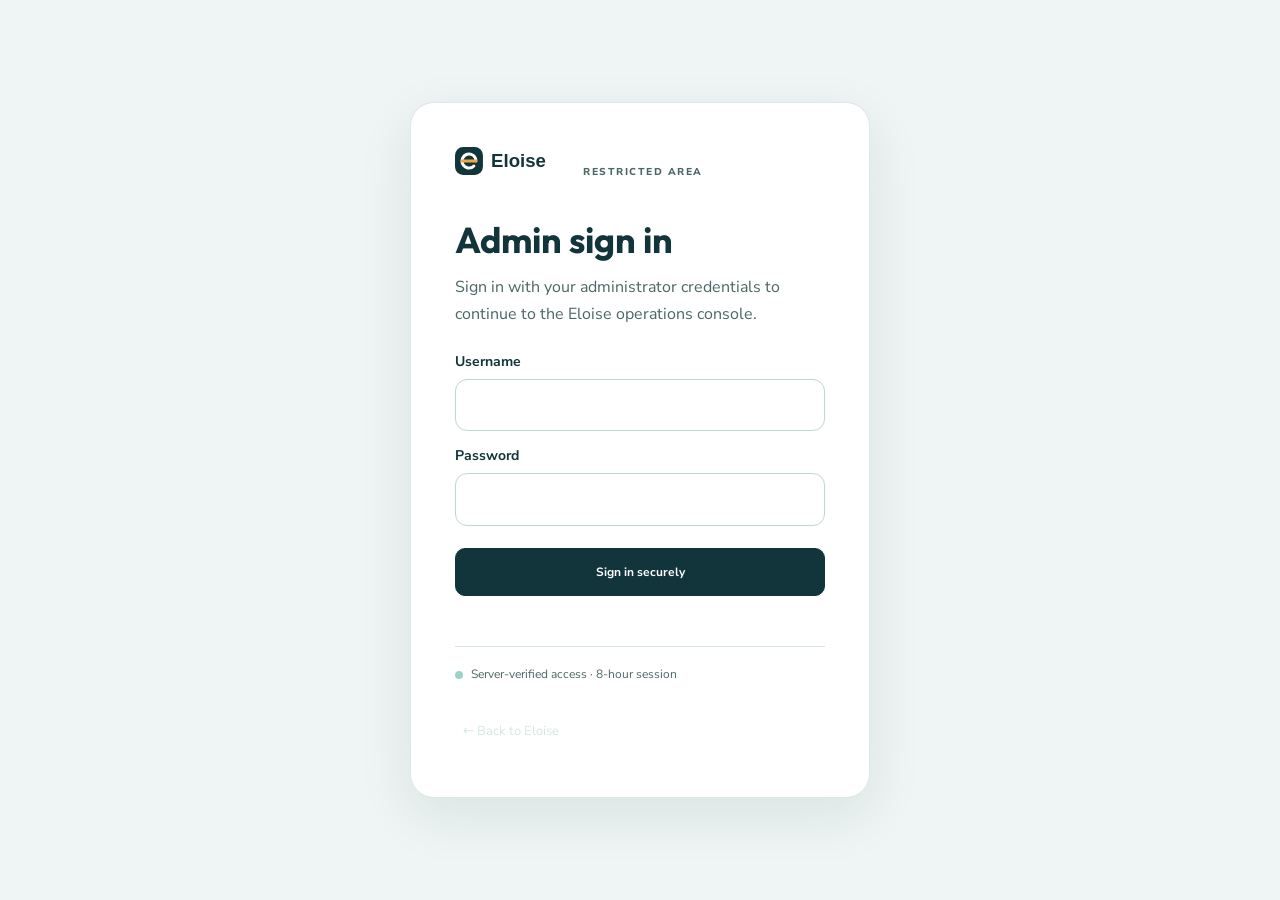
==== admin-login.html @ 513487ac "Add protected Eloise admin login and dashboards" ====
<!DOCTYPE html>
<html lang="en"><head><meta charset="utf-8"><meta name="viewport" content="width=device-width,initial-scale=1"><meta name="robots" content="noindex,nofollow"><title>Admin sign in | Eloise</title><link rel="icon" href="assets/img/favicon.svg" type="image/svg+xml"><link href="https://fonts.googleapis.com/css2?family=Outfit:wght@500;600;700&family=Nunito+Sans:wght@400;600;700&display=swap" rel="stylesheet"><link rel="stylesheet" href="assets/css/styles.css"><link rel="stylesheet" href="assets/css/admin.css"></head>
<body class="admin-body"><main class="login-wrap"><section class="login-card"><a class="login-brand" href="index.html"><img src="assets/img/logo.svg" alt="Eloise home"></a><span class="mini-label">RESTRICTED AREA</span><h1>Admin sign in</h1><p class="mut">Sign in with your administrator credentials to continue to the Eloise operations console.</p><form id="admin-login-form"><label for="admin-username">Username</label><input id="admin-username" name="username" autocomplete="username" required maxlength="128"><label for="admin-password">Password</label><input id="admin-password" name="password" type="password" autocomplete="current-password" required maxlength="1024"><button class="admin-button primary login-submit" type="submit" id="admin-login-submit">Sign in securely</button><p class="login-error" id="admin-login-error" role="alert" aria-live="polite"></p></form><p class="login-footnote"><span class="status-dot"></span> Server-verified access · 8-hour session</p><a class="admin-back" href="index.html">← Back to Eloise</a></section></main><script src="assets/js/admin-login.js"></script></body></html>
---- assets/css/styles.css ----
/* Eloise - shared styles */
:root{--teal:#12343B;--sea:#2B6A6B;--amber:#F2A541;--mist:#EEF5F4;--line:#D6E4E2;--mut:#4B6664;--coral:#E07A5F}
*{box-sizing:border-box}
body{margin:0;font-family:'Nunito Sans',system-ui,sans-serif;color:var(--teal);background:var(--mist);line-height:1.55}
h1,h2,h3,h4{font-family:Outfit,system-ui,sans-serif;margin:0 0 .4em;line-height:1.15}
h1{font-size:clamp(34px,5vw,58px)}h2{font-size:clamp(26px,3.4vw,36px)}h3{font-size:22px}
p{margin:0 0 1em}a{color:inherit}
.container{max-width:1200px;margin:0 auto;padding:0 24px}
.mut{color:var(--mut)}
.skip{position:absolute;left:-999px}.skip:focus{left:8px;top:8px;background:#fff;padding:8px;z-index:99}
/* header */
.site-header{background:#fff;border-bottom:1px solid var(--line);position:sticky;top:0;z-index:10}
.site-header .container{display:flex;align-items:center;justify-content:space-between;gap:16px;padding-top:14px;padding-bottom:14px}
.brand img{height:40px;display:block}
.nav{display:flex;align-items:center;gap:28px;font-weight:700}
.nav a{text-decoration:none}.nav a:hover,.nav a[aria-current]{color:var(--sea)}
.menu-btn{display:none;background:none;border:2px solid var(--teal);border-radius:10px;padding:8px 12px;font:700 15px Outfit,sans-serif;color:var(--teal);cursor:pointer}
/* buttons */
.btn{display:inline-block;padding:13px 26px;border-radius:999px;font:700 16px Outfit,sans-serif;text-decoration:none;border:2px solid transparent;cursor:pointer}
.btn-primary{background:var(--teal);color:#fff}.btn-amber{background:var(--amber);color:var(--teal)}.btn-outline{border-color:var(--teal);color:var(--teal);background:transparent}
.btn:hover{filter:brightness(1.08)}.btn:focus-visible,.chip:focus-visible,a:focus-visible,input:focus-visible,select:focus-visible{outline:3px solid var(--amber);outline-offset:2px}
.btn-sm{padding:8px 18px;font-size:14px}
/* layout */
.section{padding:56px 0}
.grid{display:grid;gap:24px}.g2{grid-template-columns:repeat(2,1fr)}.g3{grid-template-columns:repeat(3,1fr)}.g5{grid-template-columns:repeat(5,1fr);gap:16px}.g4{grid-template-columns:repeat(4,1fr)}
.card{background:#fff;border:1px solid var(--line);border-radius:20px;padding:28px}
.card.dark{background:var(--teal);color:#fff;border:0}.card.dark p{color:#CFE3E0}
.card.featured{border:2px solid var(--amber)}
.ic{width:48px;height:48px;border-radius:14px;background:#DCEEEC;display:flex;align-items:center;justify-content:center;margin-bottom:14px}
.ic svg{width:24px;height:24px;stroke:var(--teal);fill:none;stroke-width:2;stroke-linecap:round;stroke-linejoin:round}
.badge{display:inline-block;padding:8px 16px;border-radius:999px;background:#fff;border:1px solid var(--line);font-weight:700;margin-bottom:18px}
/* hero */
.hero{display:grid;grid-template-columns:1fr 1fr;gap:56px;align-items:center;padding:64px 0}
.hero p.lead{font-size:19px;color:var(--mut);margin:16px 0 28px}
.actions{display:flex;flex-wrap:wrap;gap:14px}
.video-card{position:relative;aspect-ratio:16/10;border-radius:28px;background:var(--teal);overflow:hidden;display:flex;align-items:center;justify-content:center;border:0;width:100%;cursor:pointer;color:#fff}
.video-card svg.bg{position:absolute;inset:0;width:100%;height:100%;opacity:.35}
.play{position:relative;width:84px;height:84px;border-radius:50%;background:var(--amber);display:flex;align-items:center;justify-content:center}
.video-card .cap{position:absolute;left:24px;bottom:18px;font-weight:700}
dialog{border:0;border-radius:20px;padding:0;max-width:820px;width:92%}dialog::backdrop{background:rgba(18,52,59,.7)}
dialog .inner{padding:24px}dialog video{width:100%;border-radius:12px;background:#000}
.trust{display:flex;flex-wrap:wrap;gap:24px;font-weight:700;padding-bottom:40px}
.trust span{display:flex;align-items:center;gap:10px}
.price{font:700 22px Outfit,sans-serif;margin:6px 0 10px}
ul.plain{list-style:none;padding:0;margin:14px 0 0}ul.plain li{padding:4px 0}ul.plain li:before{content:"+ ";font-weight:700;color:var(--sea)}
.crisis{background:#FCE9E3;border-radius:16px;padding:16px 22px;font-weight:700}
/* chips */
.chips{display:flex;flex-wrap:wrap;gap:10px;margin-top:14px}
.chip{padding:10px 18px;border-radius:999px;background:var(--mist);border:1px solid #BFD6D3;font:700 15px 'Nunito Sans',sans-serif;color:var(--teal);cursor:pointer}
.chip[aria-pressed="true"]{background:var(--teal);color:#fff;border-color:var(--teal)}
/* client app */
.app{display:grid;grid-template-columns:240px 1fr;min-height:100vh}
.sidebar{background:var(--teal);color:#fff;padding:28px 20px}.sidebar img{height:38px;margin-bottom:28px}
.sidebar a{display:block;padding:12px 14px;border-radius:12px;text-decoration:none;font-weight:700;margin-bottom:4px}
.sidebar a:hover,.sidebar a.on{background:var(--sea)}
.main{padding:36px 44px;display:flex;flex-direction:column;gap:20px}
.row{display:flex;justify-content:space-between;align-items:center;gap:12px;padding:12px 0;border-top:1px solid #E1ECEA}
.gauge{display:flex;height:16px;border-radius:8px;overflow:hidden;margin-top:18px}.gauge span{flex:1}
.scale{display:flex;justify-content:space-between;font-size:13px;margin-top:8px}
.avatar{width:72px;height:72px;border-radius:50%;background:#DCEEEC;display:flex;align-items:center;justify-content:center;font:700 22px Outfit,sans-serif;flex:none}
/* forms */
.fields{display:grid;grid-template-columns:1fr 1fr;gap:14px;margin:16px 0}
label{display:block;font-weight:700;font-size:14px;margin-bottom:4px}
input,select,textarea{width:100%;padding:13px 14px;border:1px solid #BFD6D3;border-radius:12px;font:inherit;background:#fff;color:var(--teal)}textarea{resize:vertical}input[type=checkbox]{width:16px;height:16px;flex:none;accent-color:var(--sea)}.check-row{display:flex;align-items:center;gap:9px;font-size:12px;margin:14px 0;font-weight:600}.check-row input{width:16px;height:16px;flex:none;accent-color:var(--sea)}input:focus-visible,select:focus-visible,textarea:focus-visible{outline:3px solid var(--amber);outline-offset:2px}
.form-msg{margin-top:14px;font-weight:700;color:var(--sea)}
.steps{list-style:none;padding:0;margin:16px 0 0;display:grid;gap:16px}
.steps li{display:flex;align-items:center;gap:14px}.steps b{width:36px;height:36px;border-radius:50%;background:var(--teal);color:#fff;display:flex;align-items:center;justify-content:center;flex:none}
.site-footer{background:var(--teal);color:#CFE3E0;padding:32px 0}
.site-footer .container{display:flex;flex-wrap:wrap;justify-content:space-between;align-items:center;gap:16px}.site-footer img{height:36px}
@media(max-width:900px){
 .hero,.g2,.g3,.g4{grid-template-columns:1fr}.g5{grid-template-columns:1fr 1fr}
 .menu-btn{display:block}.nav{display:none;position:absolute;left:0;right:0;top:100%;background:#fff;flex-direction:column;align-items:flex-start;padding:16px 24px;border-bottom:1px solid var(--line)}.nav.open{display:flex}
 .app{grid-template-columns:1fr}.sidebar{display:flex;flex-wrap:wrap;gap:6px;align-items:center}.sidebar img{width:100%;margin-bottom:6px}.main{padding:24px 18px}
 .fields{grid-template-columns:1fr}
}
---- assets/css/admin.css ----
/* Eloise administration UI — extends the existing palette and type system */
.admin-body{background:#F4F8F7}.admin-shell{min-height:100vh;display:grid;grid-template-columns:252px minmax(0,1fr)}
.admin-sidebar{background:var(--teal);color:#fff;padding:24px 16px;display:flex;flex-direction:column;min-height:100vh;position:sticky;top:0;height:100vh;overflow-y:auto}
.admin-brand{display:block;padding:6px 10px 30px}.admin-brand img{width:136px;height:38px;object-fit:contain;object-position:left center}
.admin-label,.eyebrow,.mini-label{font-size:10px;font-weight:800;letter-spacing:1.5px}.admin-label{color:#9FC2BF;padding:0 12px 12px}
.admin-nav{display:grid;gap:5px}.admin-nav a{display:flex;align-items:center;gap:11px;text-decoration:none;color:#D5E7E4;padding:12px;border-radius:11px;font-weight:700;font-size:14px;transition:background .18s,color .18s}.admin-nav a span{width:20px;text-align:center;font-size:18px}.admin-nav a:hover,.admin-nav a.active{background:var(--sea);color:#fff}.nav-count{margin-left:auto;font-size:11px;border-radius:999px;padding:2px 7px;background:#DCEEEC;color:var(--teal)}.nav-count.amber{background:var(--amber)}.nav-count.coral{background:#F7D4CA}
.admin-side-note{margin-top:auto;display:flex;gap:10px;align-items:center;border-top:1px solid #41676B;padding:20px 8px 14px}.admin-side-note strong,.admin-side-note small{display:block}.admin-side-note strong{font-size:12px}.admin-side-note small{color:#B8D3D0;font-size:11px;margin-top:3px}.status-dot,.demo-pill span{width:8px;height:8px;border-radius:50%;background:#9CD3C7;display:inline-block;flex:none}.admin-back{color:#D5E7E4;text-decoration:none;font-size:13px;padding:12px 8px}
.admin-main{padding:28px clamp(18px,3vw,42px);min-width:0}.admin-topbar{display:flex;justify-content:space-between;align-items:center;gap:16px;margin-bottom:20px}.eyebrow{color:var(--sea);margin-bottom:6px}.admin-topbar h1{font-size:30px;margin:0}.admin-top-actions{display:flex;align-items:center;gap:14px}.demo-pill{display:inline-flex;align-items:center;gap:7px;background:#DCEEEC;color:#245A58;border-radius:999px;padding:8px 11px;font-size:10px;font-weight:800;letter-spacing:.8px}.demo-pill span{background:#2B8A70}.admin-avatar{border:0;border-radius:50%;width:42px;height:42px;background:var(--teal);color:#fff;font:700 13px Outfit;cursor:default}
.prototype-warning{background:#FFF5E4;border:1px solid #F2D7A4;border-left:4px solid var(--amber);border-radius:12px;padding:13px 16px;color:#6D5127;font-size:13px;margin-bottom:24px}.prototype-warning strong{color:#4D391D}
.admin-section{display:none;animation:adminFade .18s ease}.admin-section.active{display:block}@keyframes adminFade{from{opacity:.65;transform:translateY(3px)}to{opacity:1;transform:translateY(0)}}
.welcome-row,.section-intro{display:flex;align-items:center;justify-content:space-between;gap:18px;margin:6px 0 20px}.welcome-row h2,.section-intro h2{font-size:24px;margin-bottom:5px}.welcome-row p,.section-intro p{margin:0;font-size:14px}.date-chip{background:#fff;border:1px solid var(--line);border-radius:999px;padding:8px 12px;font-size:12px;color:var(--mut)}
.admin-stats{display:grid;grid-template-columns:repeat(4,minmax(0,1fr));gap:15px;margin-bottom:20px}.stat-card{background:#fff;border:1px solid var(--line);border-radius:16px;padding:18px;min-width:0}.stat-top{display:flex;align-items:center;justify-content:space-between;gap:8px;font-size:12px;color:var(--mut);font-weight:700}.stat-card>strong{display:block;font:700 32px Outfit,sans-serif;margin:12px 0 7px}.stat-card>span{display:block;color:var(--mut);font-size:12px;font-weight:700}.stat-card small{font-size:11px;color:var(--mut)}.positive{color:#237A61!important}.positive span{color:var(--mut)}.stat-icon,.attention-icon{width:34px;height:34px;display:inline-flex;align-items:center;justify-content:center;border-radius:11px;background:#DCEEEC;color:var(--teal);font-size:17px;flex:none}.amber-icon{background:#FFF0D4!important;color:#885C13!important}.coral-icon{background:#FCE6E0!important;color:#9B4935!important}.stat-tag{display:inline-block;padding:4px 7px;border-radius:6px;background:#E7F4EF;color:#276B59!important}.coral-tag{background:#FCE6E0!important;color:#9B4935!important}
.admin-content-grid{display:grid;grid-template-columns:minmax(0,1.4fr) minmax(280px,1fr);gap:18px;margin-bottom:18px}.panel{background:#fff;border:1px solid var(--line);border-radius:16px;padding:21px;min-width:0}.panel h3{font-size:18px;margin:0 0 5px}.panel-heading{display:flex;align-items:center;justify-content:space-between;gap:12px;margin-bottom:17px}.panel-heading p{margin:0;font-size:12px}.mini-label{color:var(--mut);white-space:nowrap}.chart{height:190px;display:flex;gap:12px;padding-top:10px}.chart-y{display:flex;flex-direction:column;justify-content:space-between;color:#819895;font-size:10px;padding-bottom:23px}.chart-bars{display:flex;align-items:stretch;justify-content:space-around;gap:12px;flex:1;border-bottom:1px solid var(--line);background:repeating-linear-gradient(to bottom,transparent 0,transparent 37px,#EDF3F2 38px,#EDF3F2 39px)}.chart-column{flex:1;display:flex;align-items:center;justify-content:flex-end;flex-direction:column;gap:4px;min-width:0}.chart-column i{width:min(22px,80%);background:var(--sea);border-radius:5px 5px 0 0;display:block;min-height:4px}.chart-column i.bar-light{background:#A9D4CD}.chart-column span{font-size:10px;color:var(--mut);padding:6px 0}.chart-legend{display:flex;align-items:center;gap:14px;flex-wrap:wrap;margin-top:13px;font-size:11px;color:var(--mut)}.chart-legend span{display:inline-flex;align-items:center;gap:6px}.chart-legend i{width:8px;height:8px;border-radius:3px;background:var(--sea)}.chart-legend i.legend-light{background:#A9D4CD}.chart-legend small{margin-left:auto;font-size:10px}
.attention-item{display:flex;align-items:center;gap:11px;padding:14px 0;border-top:1px solid #E7EFEE;text-decoration:none}.attention-item>span:nth-child(2){flex:1;min-width:0}.attention-item strong,.attention-item small{display:block}.attention-item strong{font-size:13px}.attention-item small{font-size:11px;color:var(--mut);margin-top:3px}.attention-item>b{color:var(--sea)}.privacy-hint{font-size:11px;line-height:1.55;background:#EEF5F4;color:#496562;padding:12px 14px;border-radius:10px;margin:16px 0 0}.table-panel{padding-bottom:12px}.table-wrap{overflow-x:auto;width:100%}table{border-collapse:collapse;width:100%;min-width:680px;text-align:left;font-size:12px}th{font-size:10px;letter-spacing:.7px;text-transform:uppercase;color:#728986;background:#F7FAF9}th,td{padding:13px 12px;border-bottom:1px solid #E9F0EF;vertical-align:middle}td{color:#335451}tbody tr:last-child td{border-bottom:0}.person-cell{display:flex;align-items:center;gap:9px;min-width:160px}.person-avatar{width:32px;height:32px;border-radius:50%;display:flex;align-items:center;justify-content:center;background:#DCEEEC;color:var(--teal);font-weight:800;font-size:10px;flex:none}.person-cell strong,.person-cell small{display:block}.person-cell strong{font-size:12px}.person-cell small{font-size:10px;color:var(--mut);margin-top:2px}.pill{display:inline-block;border-radius:999px;padding:5px 8px;font-size:10px;font-weight:800;white-space:nowrap;background:#E4F4EC;color:#28725A}.pill.pending{background:#FFF0D4;color:#865B11}.pill.suspended,.pill.declined{background:#FCE6E0;color:#9B4935}.pill.review{background:#E5EEFA;color:#315F91}.pill.neutral{background:#EEF1F0;color:#566C69}.action-select{padding:7px 9px;border:1px solid var(--line);border-radius:8px;background:#fff;color:var(--teal);font:600 11px 'Nunito Sans';max-width:150px}.table-foot{font-size:11px;color:var(--mut);margin:10px 4px 0}.text-button{background:none;border:0;color:var(--sea);font:700 12px 'Nunito Sans';cursor:pointer}
.toolbar{display:flex;gap:10px;align-items:center;margin-bottom:15px;flex-wrap:wrap}.toolbar input,.toolbar select,.compact-search{width:auto;min-width:180px;max-width:100%;padding:10px 12px;font-size:12px}.toolbar input{flex:1}.toolbar select{min-width:145px}.compact-search{min-width:140px}.admin-button{border:1px solid var(--line);border-radius:10px;padding:10px 14px;font:700 12px 'Nunito Sans';cursor:pointer;transition:filter .18s,transform .18s}.admin-button:hover{filter:brightness(.97);transform:translateY(-1px)}.admin-button.primary{background:var(--teal);color:#fff;border-color:var(--teal)}.admin-button.secondary{background:#fff;color:var(--teal)}.admin-button.danger{background:#FCE6E0;color:#9B4935;border-color:#F3D0C7}.empty-row{text-align:center!important;color:var(--mut);padding:28px!important}
.compact-stats{grid-template-columns:repeat(3,minmax(0,1fr))}.compact-stats .stat-card{padding:16px}.compact-stats .stat-card>strong{font-size:27px}.caution-text{color:#9B4935!important}.wide-hint{margin-top:16px}
.scorecard{margin-top:18px}.scorecard>div:first-child p{font-size:12px;margin:0}.score-grid{display:grid;grid-template-columns:repeat(2,minmax(0,1fr));gap:14px;margin-top:18px}.score-grid select{margin-top:5px}.small-note{font-size:11px;margin:12px 0 0}.feedback-layout{display:grid;grid-template-columns:minmax(0,1.05fr) minmax(0,1fr);gap:15px}.feedback-list{padding:8px}.feedback-item{display:block;width:100%;text-align:left;background:#fff;border:0;border-bottom:1px solid #E7EFEE;padding:15px 12px;cursor:pointer;color:var(--teal);border-radius:9px}.feedback-item:last-child{border-bottom:0}.feedback-item:hover,.feedback-item.selected{background:#EEF5F4}.feedback-item .feedback-head{display:flex;justify-content:space-between;gap:10px;align-items:center}.feedback-item strong{font-size:12px}.feedback-item p{font-size:11px;color:var(--mut);margin:7px 0}.feedback-item small{font-size:10px;color:var(--mut)}.feedback-detail h3{margin:14px 0 8px}.feedback-detail p{font-size:13px}.feedback-detail label{margin-top:18px}.feedback-detail select,.feedback-detail textarea{margin-top:6px}.feedback-detail .admin-button{margin-top:12px}
.report-grid{display:grid;grid-template-columns:repeat(3,minmax(0,1fr));gap:15px;margin-bottom:18px}.report-grid .panel h3{margin-top:14px}.report-number{display:block;font:700 34px Outfit;margin:10px 0 2px}.report-grid p{font-size:12px;margin-bottom:14px}.report-track{height:7px;background:#E7F0EE;border-radius:99px;overflow:hidden;margin-bottom:8px}.report-track i{height:100%;display:block;background:var(--sea);border-radius:99px}.report-grid small{font-size:10px;color:var(--mut)}
.settings-grid{display:grid;grid-template-columns:repeat(2,minmax(0,1fr));gap:16px}.setting-row{display:flex;align-items:center;justify-content:space-between;gap:12px;padding:14px 0;border-bottom:1px solid #E7EFEE}.setting-row:last-child{border-bottom:0}.setting-row strong,.setting-row small{display:block}.setting-row strong{font-size:12px}.setting-row small{font-size:10px;color:var(--mut);margin-top:3px}.role-pill{border-radius:7px;background:#DCEEEC;color:var(--teal);padding:5px 8px;font-size:10px;font-weight:800;white-space:nowrap}.check-row{display:flex;align-items:center;gap:9px;font-size:12px;margin:14px 0;font-weight:600}.check-row input{width:16px;height:16px;accent-color:var(--sea);flex:none}.settings-grid textarea{width:100%;border:1px solid #BFD6D3;border-radius:12px;padding:12px;font:inherit;resize:vertical}.admin-footer{display:flex;justify-content:space-between;gap:12px;flex-wrap:wrap;color:#7A918E;font-size:10px;padding:26px 2px 6px}.toast{position:fixed;bottom:22px;right:22px;background:var(--teal);color:#fff;padding:12px 18px;border-radius:12px;box-shadow:0 8px 30px #12343b24;font-size:13px;z-index:99;opacity:0;transform:translateY(8px);pointer-events:none;transition:all .2s}.toast.show{opacity:1;transform:translateY(0)}
@media(max-width:1150px){.admin-shell{grid-template-columns:220px minmax(0,1fr)}.admin-stats{grid-template-columns:repeat(2,minmax(0,1fr))}.admin-content-grid{grid-template-columns:1fr}.chart-legend small{margin-left:0}}
@media(max-width:760px){.admin-shell{grid-template-columns:1fr}.admin-sidebar{position:relative;height:auto;min-height:0;padding:12px}.admin-brand{padding:4px 8px 12px}.admin-brand img{height:32px}.admin-label{padding-bottom:7px}.admin-nav{display:flex;overflow-x:auto;padding-bottom:5px}.admin-nav a{white-space:nowrap;padding:9px 11px;font-size:12px}.admin-nav a span{display:none}.nav-count{display:none}.admin-side-note{display:none}.admin-back{padding:8px}.admin-main{padding:18px 14px}.admin-topbar h1{font-size:25px}.admin-top-actions{gap:8px}.demo-pill{font-size:9px;padding:7px}.admin-avatar{width:36px;height:36px}.welcome-row,.section-intro{align-items:flex-start;flex-direction:column}.date-chip{display:none}.admin-stats{gap:10px}.stat-card{padding:13px}.stat-card>strong{font-size:27px}.stat-top{font-size:11px}.admin-content-grid,.feedback-layout,.report-grid,.settings-grid,.score-grid{grid-template-columns:1fr}.panel{padding:15px}.panel-heading{align-items:flex-start;flex-wrap:wrap}.chart{gap:6px}.chart-bars{gap:5px}.chart-legend{gap:10px}.toolbar input,.toolbar select{width:100%;min-width:0}.toolbar{display:grid;grid-template-columns:1fr}.section-intro .admin-button{width:100%}.compact-stats{grid-template-columns:1fr}.admin-footer{flex-direction:column}.prototype-warning{font-size:12px}.table-panel{padding:12px}.feedback-detail{min-height:180px}}
@media(prefers-reduced-motion:reduce){.admin-section.active,.admin-nav a,.admin-button,.toast{animation:none;transition:none}}

/* Provider workspace extensions */
.availability-grid{display:grid;grid-template-columns:repeat(2,minmax(0,1fr));gap:10px;margin-top:16px}.availability-grid label{display:grid;grid-template-columns:18px 1fr;align-items:center;column-gap:8px;background:#F7FAF9;border:1px solid var(--line);border-radius:11px;padding:12px}.availability-grid input{width:16px;height:16px;grid-row:span 2;accent-color:var(--sea)}.availability-grid small{grid-column:2;color:var(--mut);font-size:11px;font-weight:400;margin-top:3px}.provider-steps li{padding:4px 0}.provider-steps li span strong,.provider-steps li span small{display:block}.provider-steps li span strong{font-size:13px}.provider-steps li span small{color:var(--mut);font-size:11px;margin-top:3px}.application-status-card{border-top:1px solid var(--line);padding-top:18px;margin-top:18px}.application-status-card p{font-size:12px;margin:12px 0 0}.admin-main details{border-top:1px solid #E7EFEE;padding:14px 0}.admin-main details summary{cursor:pointer;font-weight:700;font-size:13px}.admin-main details p{font-size:12px;margin:10px 0 0}.detail-meta{display:flex;align-items:center;justify-content:space-between;border-top:1px solid var(--line);padding-top:12px;margin-top:14px;font-size:12px}.feedback-detail textarea{width:100%;border:1px solid #BFD6D3;border-radius:12px;padding:12px;font:inherit;resize:vertical}
@media(max-width:760px){.availability-grid{grid-template-columns:1fr}}

/* Secure admin login page */
.login-wrap{min-height:100vh;display:grid;place-items:center;padding:28px;background:var(--mist,#F4F8F7)}.login-card{width:min(100%,460px);background:#fff;border:1px solid #DCE8E6;border-radius:24px;padding:clamp(24px,5vw,44px);box-shadow:0 18px 55px rgba(18,52,59,.09)}.login-brand{display:inline-flex;margin-bottom:30px}.login-brand img{width:128px;height:auto}.login-card h1{font:700 clamp(28px,5vw,36px) Outfit,sans-serif;color:var(--teal);margin:12px 0}.login-card>p{line-height:1.65}.login-card form{margin-top:24px}.login-card form label{margin:14px 0 6px}.login-submit{width:100%;justify-content:center;margin-top:22px;min-height:48px}.login-submit:disabled{opacity:.65;cursor:wait}.login-error{color:#A12D27;font-size:13px;font-weight:700;min-height:20px;margin:12px 0}.login-footnote{display:flex;align-items:center;gap:8px;font-size:12px;color:var(--mut);border-top:1px solid var(--line);padding-top:18px;margin-top:18px}.login-card .admin-back{display:inline-block;margin-top:12px}
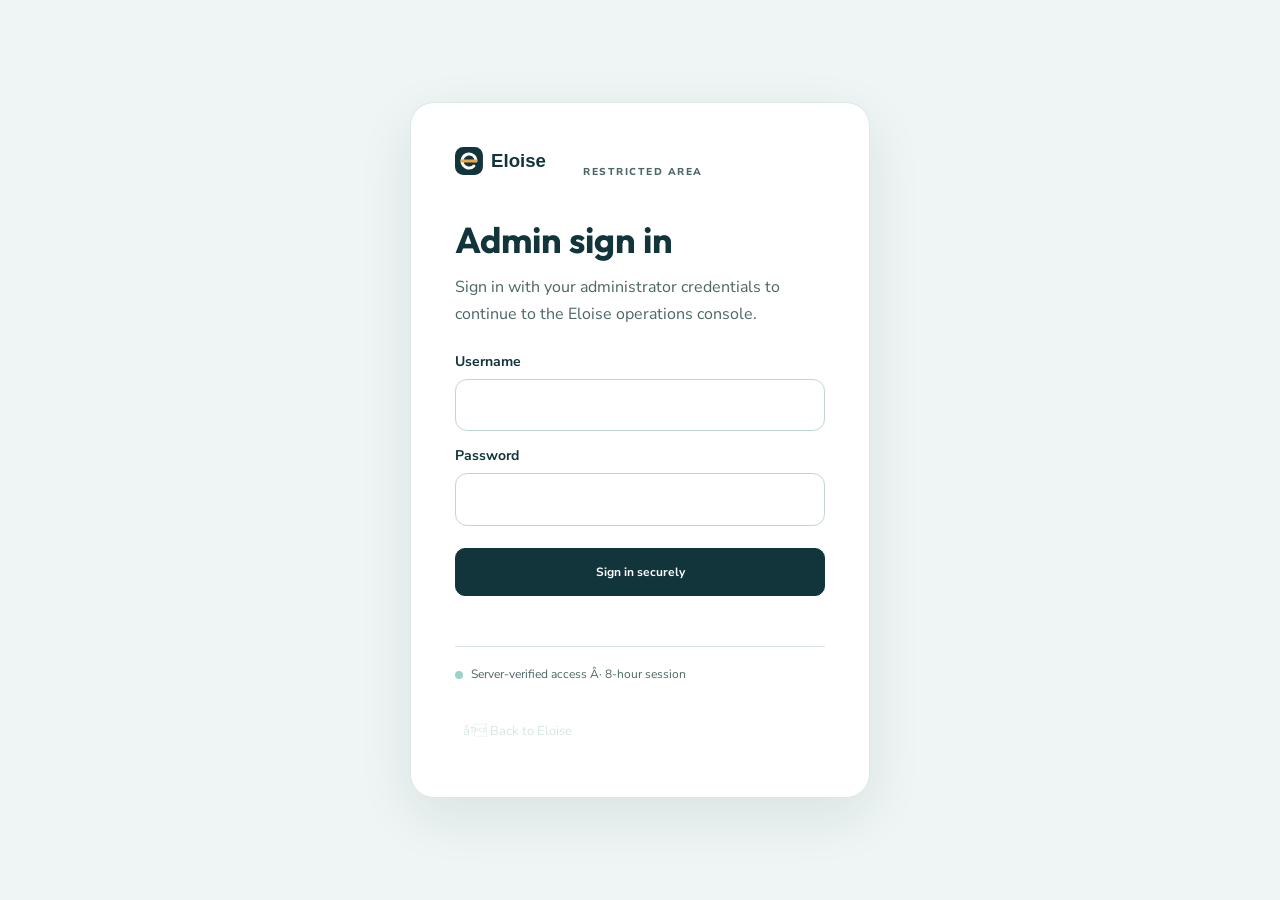
==== commit d32075a9: "Refresh homepage pricing and bust stale asset cache" ====
--- a/admin-login.html
+++ b/admin-login.html
@@ -1,3 +1,3 @@
-<!DOCTYPE html>
-<html lang="en"><head><meta charset="utf-8"><meta name="viewport" content="width=device-width,initial-scale=1"><meta name="robots" content="noindex,nofollow"><title>Admin sign in | Eloise</title><link rel="icon" href="assets/img/favicon.svg" type="image/svg+xml"><link href="https://fonts.googleapis.com/css2?family=Outfit:wght@500;600;700&family=Nunito+Sans:wght@400;600;700&display=swap" rel="stylesheet"><link rel="stylesheet" href="assets/css/styles.css"><link rel="stylesheet" href="assets/css/admin.css"></head>
-<body class="admin-body"><main class="login-wrap"><section class="login-card"><a class="login-brand" href="index.html"><img src="assets/img/logo.svg" alt="Eloise home"></a><span class="mini-label">RESTRICTED AREA</span><h1>Admin sign in</h1><p class="mut">Sign in with your administrator credentials to continue to the Eloise operations console.</p><form id="admin-login-form"><label for="admin-username">Username</label><input id="admin-username" name="username" autocomplete="username" required maxlength="128"><label for="admin-password">Password</label><input id="admin-password" name="password" type="password" autocomplete="current-password" required maxlength="1024"><button class="admin-button primary login-submit" type="submit" id="admin-login-submit">Sign in securely</button><p class="login-error" id="admin-login-error" role="alert" aria-live="polite"></p></form><p class="login-footnote"><span class="status-dot"></span> Server-verified access · 8-hour session</p><a class="admin-back" href="index.html">← Back to Eloise</a></section></main><script src="assets/js/admin-login.js"></script></body></html>
+﻿<!DOCTYPE html>
+<html lang="en"><head><meta charset="utf-8"><meta name="viewport" content="width=device-width,initial-scale=1"><meta name="robots" content="noindex,nofollow"><title>Admin sign in | Eloise</title><link rel="icon" href="/favicon.svg?v=4" type="image/svg+xml"><link rel="shortcut icon" href="/favicon.svg?v=4" type="image/svg+xml"><link href="https://fonts.googleapis.com/css2?family=Outfit:wght@500;600;700&family=Nunito+Sans:wght@400;600;700&display=swap" rel="stylesheet"><link rel="stylesheet" href="assets/css/styles.css?v=20261016-0215"><link rel="stylesheet" href="assets/css/admin.css?v=20261016-0215"></head>
+<body class="admin-body"><main class="login-wrap"><section class="login-card"><a class="login-brand" href="index.html"><img src="assets/img/logo.svg" alt="Eloise home"></a><span class="mini-label">RESTRICTED AREA</span><h1>Admin sign in</h1><p class="mut">Sign in with your administrator credentials to continue to the Eloise operations console.</p><form id="admin-login-form"><label for="admin-username">Username</label><input id="admin-username" name="username" autocomplete="username" required maxlength="128"><label for="admin-password">Password</label><input id="admin-password" name="password" type="password" autocomplete="current-password" required maxlength="1024"><button class="admin-button primary login-submit" type="submit" id="admin-login-submit">Sign in securely</button><p class="login-error" id="admin-login-error" role="alert" aria-live="polite"></p></form><p class="login-footnote"><span class="status-dot"></span> Server-verified access Â· 8-hour session</p><a class="admin-back" href="index.html">â† Back to Eloise</a></section></main><script src="assets/js/admin-login.js?v=20261016-0215"></script></body></html>
--- a/assets/css/styles.css
+++ b/assets/css/styles.css
@@ -73,3 +73,11 @@
  .app{grid-template-columns:1fr}.sidebar{display:flex;flex-wrap:wrap;gap:6px;align-items:center}.sidebar img{width:100%;margin-bottom:6px}.main{padding:24px 18px}
  .fields{grid-template-columns:1fr}
 }
+
+/* Guided matching and care-continuity additions */
+.match-hero{padding-bottom:32px}.match-trust{padding:0;gap:12px 20px;font-size:14px;color:var(--mut)}.small-note{font-size:13px;color:#D8E8E6;margin:16px 0 0}.match-layout{display:grid;grid-template-columns:minmax(0,1.7fr) minmax(260px,.8fr);gap:24px;align-items:start;padding-top:12px}.match-form{padding:clamp(20px,3vw,36px)}.section-heading{margin-bottom:24px}.section-heading h2{margin-top:8px}.step-label{font-size:12px;font-weight:800;letter-spacing:.12em;color:var(--sea)}fieldset{border:0;border-top:1px solid var(--line);padding:22px 0;margin:0 0 8px}legend{font-family:Outfit,sans-serif;font-size:18px;font-weight:700;padding:0 0 14px}.choice-grid{display:grid;grid-template-columns:1fr 1fr;gap:10px}.choice{display:flex;gap:10px;align-items:flex-start;border:1px solid var(--line);padding:14px;border-radius:14px;cursor:pointer;margin:0}.choice:has(input:checked){border-color:var(--sea);background:#EEF7F5}.choice input{width:17px;margin-top:4px;flex:none;accent-color:var(--sea)}.choice span{display:grid;gap:3px}.choice small{font-size:13px;font-weight:400;color:var(--mut)}.match-consent{font-size:13px;margin:20px 0}.match-consent input{margin:0}.match-aside{display:grid;gap:18px}.match-aside .card{padding:24px}.match-aside .card .mut{font-size:14px}.match-aside .crisis{font-size:14px}.match-aside .crisis p{font-weight:400;margin:8px 0}.match-aside .crisis a{font-weight:800}.results-section{border-top:1px solid var(--line)}.provider-match-card{position:relative}.provider-match-card .avatar{margin-bottom:14px}.provider-match-card .sample-tag{position:absolute;right:20px;top:20px;background:#FCE9E3;color:#733A2D;padding:5px 9px;border-radius:99px;font-size:11px;font-weight:800}.profile-role{font-size:13px;margin-bottom:10px}.profile-price{font-weight:800;margin:12px 0}.provider-match-card h4{margin-top:14px}.provider-match-card .plain{font-size:13px;margin-bottom:18px}.provider-match-card .btn{margin-top:auto}.provider-match-card{display:flex;flex-direction:column;align-items:flex-start}.results-section[hidden]{display:none}
+@media(max-width:900px){.match-layout{grid-template-columns:1fr}.match-hero{gap:24px}.match-trust{padding-bottom:0}}
+@media(max-width:560px){.choice-grid{grid-template-columns:1fr}.match-form .actions .btn{width:100%;text-align:center}}
+
+/* Wellbeing check-in, pricing and safeguarding */
+.assess-hero{padding-bottom:28px}.assessment-panel{padding-top:12px}.assessment-panel>.card{max-width:900px;margin:0 auto}.assessment-panel fieldset{margin-top:14px}.assessment-panel .choice-grid{margin-bottom:8px}.notice{background:#EEF7F5;border:1px solid var(--line);border-radius:14px;padding:16px;margin:20px 0}.notice p{margin:6px 0 0}.crisis[hidden],#adult-checkin[hidden],#summary[hidden]{display:none}.summary-card{margin-top:26px;padding:24px;border:2px solid var(--sea);border-radius:18px;background:#F8FCFB}.summary-card h2{margin-top:8px}.paid-review{border-top:1px solid var(--line);margin-top:24px;padding-top:20px}.paid-review .small-note{color:var(--mut)}.pricing-note{color:var(--mut);margin-top:18px}.fee-example{background:var(--mist);border-radius:14px;padding:16px;margin-top:18px}.fee-example>div{display:flex;justify-content:space-between;gap:14px;padding:10px 0;border-bottom:1px solid var(--line)}.fee-example p{font-size:13px;margin:12px 0 0}.step-label{font-size:12px;font-weight:800;letter-spacing:.12em;color:var(--sea)}
